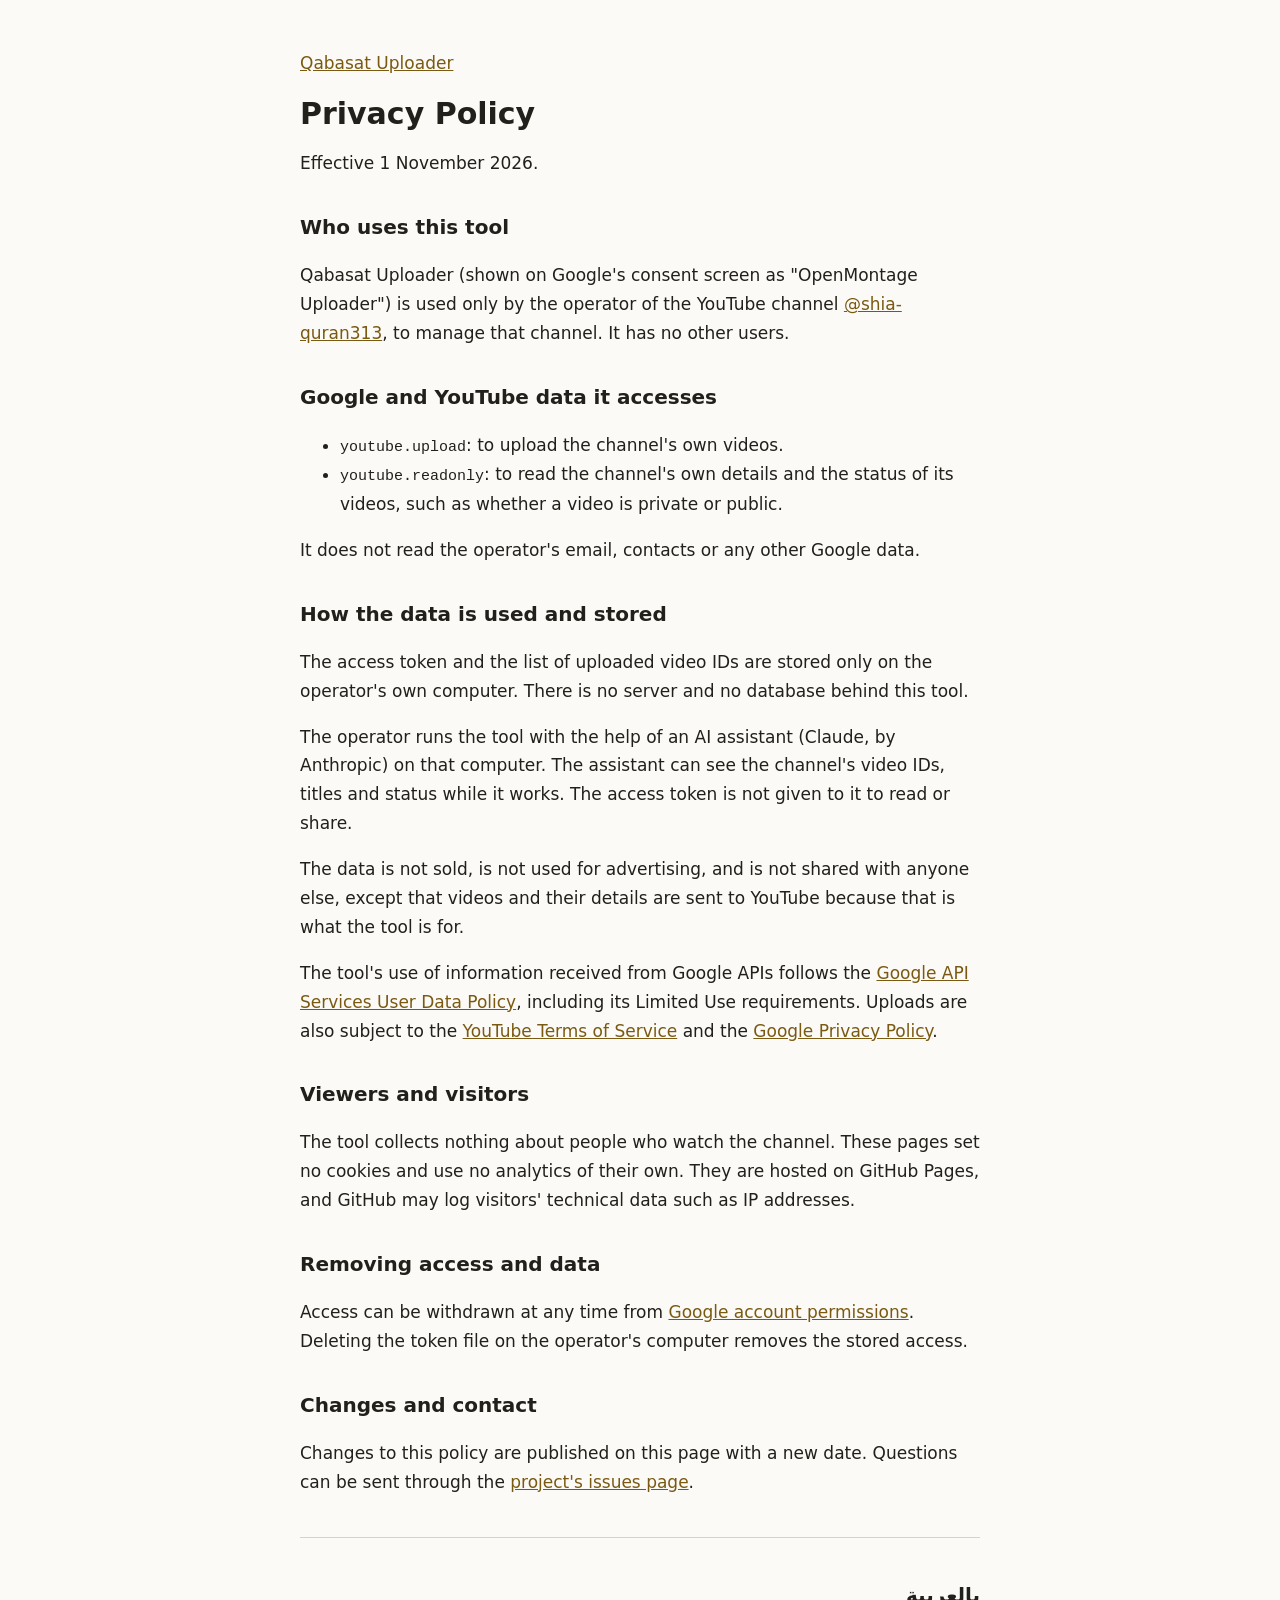
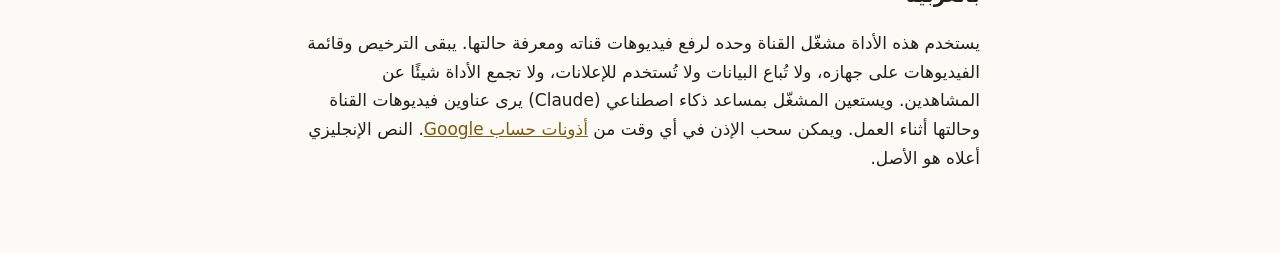
==== privacy.html @ 8cb16107 "Add home, privacy and terms pages Co-Authored-By: Claude Opus 5.5 <noreply@anthropic.com>" ====
<!doctype html>
<html lang="en">
<head>
<meta charset="utf-8">
<meta name="viewport" content="width=device-width, initial-scale=1">
<title>Qabasat Privacy Policy</title>
<link rel="stylesheet" href="style.css">
</head>
<body>
<main>
<p><a href="index.html">Qabasat Uploader</a></p>
<h1>Privacy Policy</h1>
<p>Effective 1 November 2026.</p>

<h2>Who uses this tool</h2>
<p>Qabasat Uploader (shown on Google's consent screen as "OpenMontage Uploader") is used only by the operator of the YouTube channel <a href="https://www.youtube.com/@shia-quran313">@shia-quran313</a>, to manage that channel. It has no other users.</p>

<h2>Google and YouTube data it accesses</h2>
<ul>
<li><code>youtube.upload</code>: to upload the channel's own videos.</li>
<li><code>youtube.readonly</code>: to read the channel's own details and the status of its videos, such as whether a video is private or public.</li>
</ul>
<p>It does not read the operator's email, contacts or any other Google data.</p>

<h2>How the data is used and stored</h2>
<p>The access token and the list of uploaded video IDs are stored only on the operator's own computer. There is no server and no database behind this tool.</p>
<p>The operator runs the tool with the help of an AI assistant (Claude, by Anthropic) on that computer. The assistant can see the channel's video IDs, titles and status while it works. The access token is not given to it to read or share.</p>
<p>The data is not sold, is not used for advertising, and is not shared with anyone else, except that videos and their details are sent to YouTube because that is what the tool is for.</p>
<p>The tool's use of information received from Google APIs follows the <a href="https://developers.google.com/terms/api-services-user-data-policy">Google API Services User Data Policy</a>, including its Limited Use requirements. Uploads are also subject to the <a href="https://www.youtube.com/t/terms">YouTube Terms of Service</a> and the <a href="https://policies.google.com/privacy">Google Privacy Policy</a>.</p>

<h2>Viewers and visitors</h2>
<p>The tool collects nothing about people who watch the channel. These pages set no cookies and use no analytics of their own. They are hosted on GitHub Pages, and GitHub may log visitors' technical data such as IP addresses.</p>

<h2>Removing access and data</h2>
<p>Access can be withdrawn at any time from <a href="https://myaccount.google.com/permissions">Google account permissions</a>. Deleting the token file on the operator's computer removes the stored access.</p>

<h2>Changes and contact</h2>
<p>Changes to this policy are published on this page with a new date. Questions can be sent through the <a href="https://github.com/BINALKHABBAZ/qabasat/issues">project's issues page</a>.</p>

<section lang="ar" dir="rtl">
<h2>بالعربية</h2>
<p>يستخدم هذه الأداة مشغّل القناة وحده لرفع فيديوهات قناته ومعرفة حالتها. يبقى الترخيص وقائمة الفيديوهات على جهازه، ولا تُباع البيانات ولا تُستخدم للإعلانات، ولا تجمع الأداة شيئًا عن المشاهدين. ويستعين المشغّل بمساعد ذكاء اصطناعي (Claude) يرى عناوين فيديوهات القناة وحالتها أثناء العمل. ويمكن سحب الإذن في أي وقت من <a href="https://myaccount.google.com/permissions">أذونات حساب Google</a>. النص الإنجليزي أعلاه هو الأصل.</p>
</section>
</main>
</body>
</html>
---- style.css ----
:root {
  --bg: #fbfaf6;
  --text: #22201b;
  --muted: #d9d3c4;
  --link: #7a5a12;
}
@media (prefers-color-scheme: dark) {
  :root {
    --bg: #14130f;
    --text: #ece8dc;
    --muted: #3a372e;
    --link: #d9b45a;
  }
}
body {
  margin: 0;
  background: var(--bg);
  color: var(--text);
  font: 17px/1.7 system-ui, "Segoe UI", Tahoma, sans-serif;
}
main {
  max-width: 680px;
  margin: 0 auto;
  padding: 32px 16px 64px;
}
h1 { font-size: 30px; line-height: 1.25; margin: 8px 0 16px; }
h2 { font-size: 20px; margin: 32px 0 8px; }
a { color: var(--link); }
code { font-size: 15px; }
section { margin-top: 40px; padding-top: 8px; border-top: 1px solid var(--muted); }
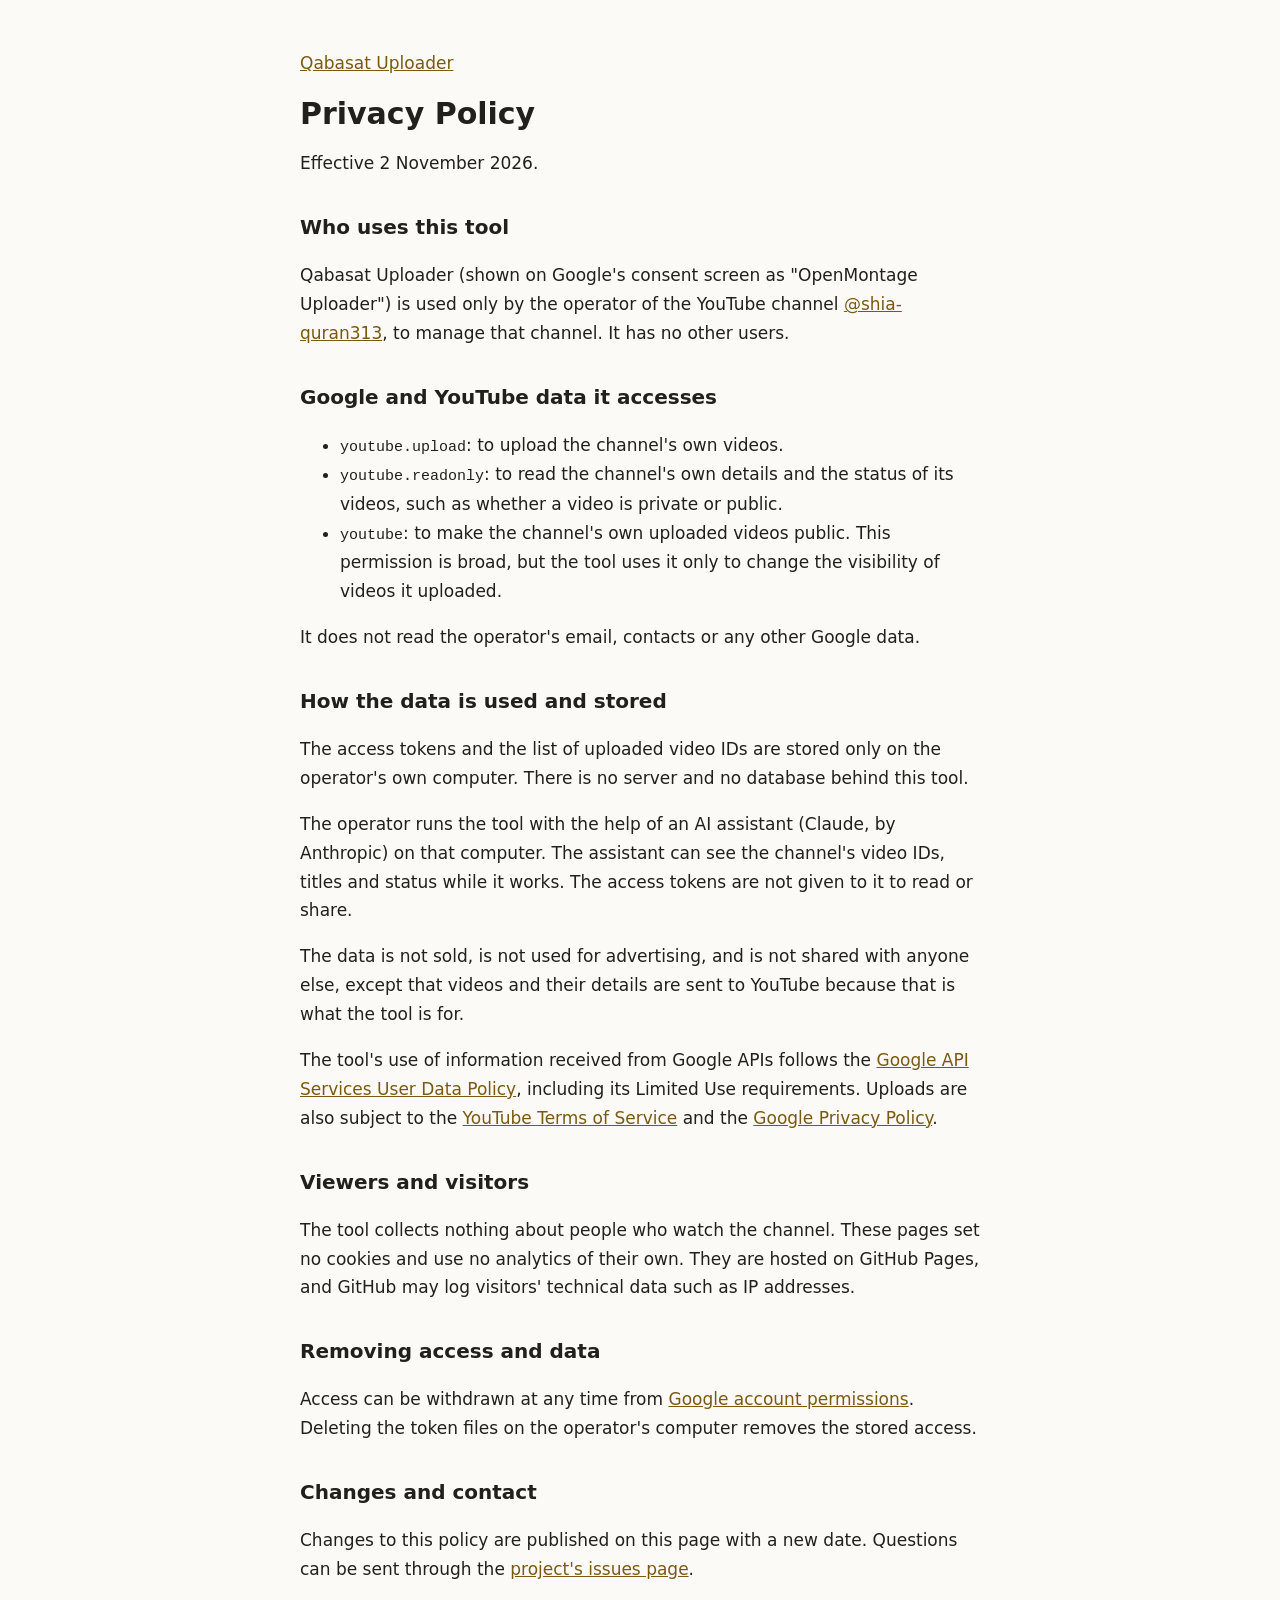
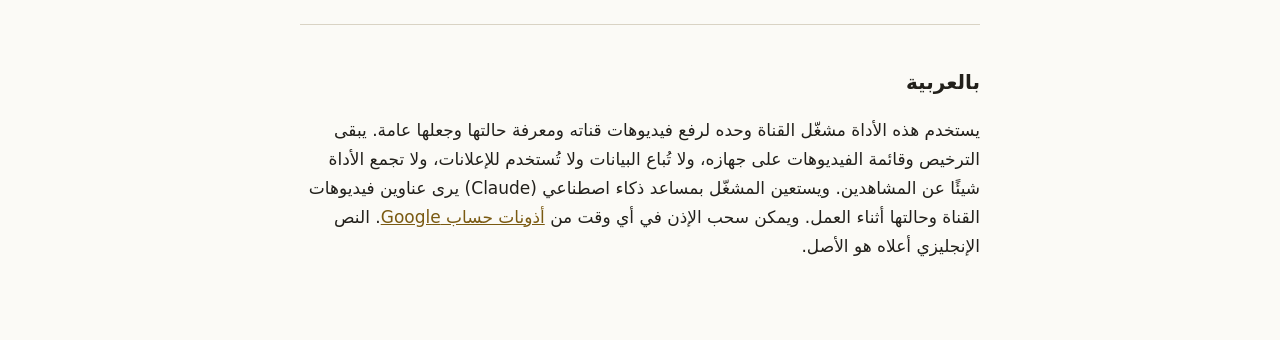
==== commit a07e3e0a: "Add the publishing permission to the privacy policy Co-Authored-By: Claude Opus 5.5 <noreply@anthrop" ====
--- a/privacy.html
+++ b/privacy.html
@@ -10,7 +10,7 @@
 <main>
 <p><a href="index.html">Qabasat Uploader</a></p>
 <h1>Privacy Policy</h1>
-<p>Effective 1 November 2026.</p>
+<p>Effective 2 November 2026.</p>
 
 <h2>Who uses this tool</h2>
 <p>Qabasat Uploader (shown on Google's consent screen as "OpenMontage Uploader") is used only by the operator of the YouTube channel <a href="https://www.youtube.com/@shia-quran313">@shia-quran313</a>, to manage that channel. It has no other users.</p>
@@ -19,12 +19,13 @@
 <ul>
 <li><code>youtube.upload</code>: to upload the channel's own videos.</li>
 <li><code>youtube.readonly</code>: to read the channel's own details and the status of its videos, such as whether a video is private or public.</li>
+<li><code>youtube</code>: to make the channel's own uploaded videos public. This permission is broad, but the tool uses it only to change the visibility of videos it uploaded.</li>
 </ul>
 <p>It does not read the operator's email, contacts or any other Google data.</p>
 
 <h2>How the data is used and stored</h2>
-<p>The access token and the list of uploaded video IDs are stored only on the operator's own computer. There is no server and no database behind this tool.</p>
-<p>The operator runs the tool with the help of an AI assistant (Claude, by Anthropic) on that computer. The assistant can see the channel's video IDs, titles and status while it works. The access token is not given to it to read or share.</p>
+<p>The access tokens and the list of uploaded video IDs are stored only on the operator's own computer. There is no server and no database behind this tool.</p>
+<p>The operator runs the tool with the help of an AI assistant (Claude, by Anthropic) on that computer. The assistant can see the channel's video IDs, titles and status while it works. The access tokens are not given to it to read or share.</p>
 <p>The data is not sold, is not used for advertising, and is not shared with anyone else, except that videos and their details are sent to YouTube because that is what the tool is for.</p>
 <p>The tool's use of information received from Google APIs follows the <a href="https://developers.google.com/terms/api-services-user-data-policy">Google API Services User Data Policy</a>, including its Limited Use requirements. Uploads are also subject to the <a href="https://www.youtube.com/t/terms">YouTube Terms of Service</a> and the <a href="https://policies.google.com/privacy">Google Privacy Policy</a>.</p>
 
@@ -32,14 +33,14 @@
 <p>The tool collects nothing about people who watch the channel. These pages set no cookies and use no analytics of their own. They are hosted on GitHub Pages, and GitHub may log visitors' technical data such as IP addresses.</p>
 
 <h2>Removing access and data</h2>
-<p>Access can be withdrawn at any time from <a href="https://myaccount.google.com/permissions">Google account permissions</a>. Deleting the token file on the operator's computer removes the stored access.</p>
+<p>Access can be withdrawn at any time from <a href="https://myaccount.google.com/permissions">Google account permissions</a>. Deleting the token files on the operator's computer removes the stored access.</p>
 
 <h2>Changes and contact</h2>
 <p>Changes to this policy are published on this page with a new date. Questions can be sent through the <a href="https://github.com/BINALKHABBAZ/qabasat/issues">project's issues page</a>.</p>
 
 <section lang="ar" dir="rtl">
 <h2>بالعربية</h2>
-<p>يستخدم هذه الأداة مشغّل القناة وحده لرفع فيديوهات قناته ومعرفة حالتها. يبقى الترخيص وقائمة الفيديوهات على جهازه، ولا تُباع البيانات ولا تُستخدم للإعلانات، ولا تجمع الأداة شيئًا عن المشاهدين. ويستعين المشغّل بمساعد ذكاء اصطناعي (Claude) يرى عناوين فيديوهات القناة وحالتها أثناء العمل. ويمكن سحب الإذن في أي وقت من <a href="https://myaccount.google.com/permissions">أذونات حساب Google</a>. النص الإنجليزي أعلاه هو الأصل.</p>
+<p>يستخدم هذه الأداة مشغّل القناة وحده لرفع فيديوهات قناته ومعرفة حالتها وجعلها عامة. يبقى الترخيص وقائمة الفيديوهات على جهازه، ولا تُباع البيانات ولا تُستخدم للإعلانات، ولا تجمع الأداة شيئًا عن المشاهدين. ويستعين المشغّل بمساعد ذكاء اصطناعي (Claude) يرى عناوين فيديوهات القناة وحالتها أثناء العمل. ويمكن سحب الإذن في أي وقت من <a href="https://myaccount.google.com/permissions">أذونات حساب Google</a>. النص الإنجليزي أعلاه هو الأصل.</p>
 </section>
 </main>
 </body>
